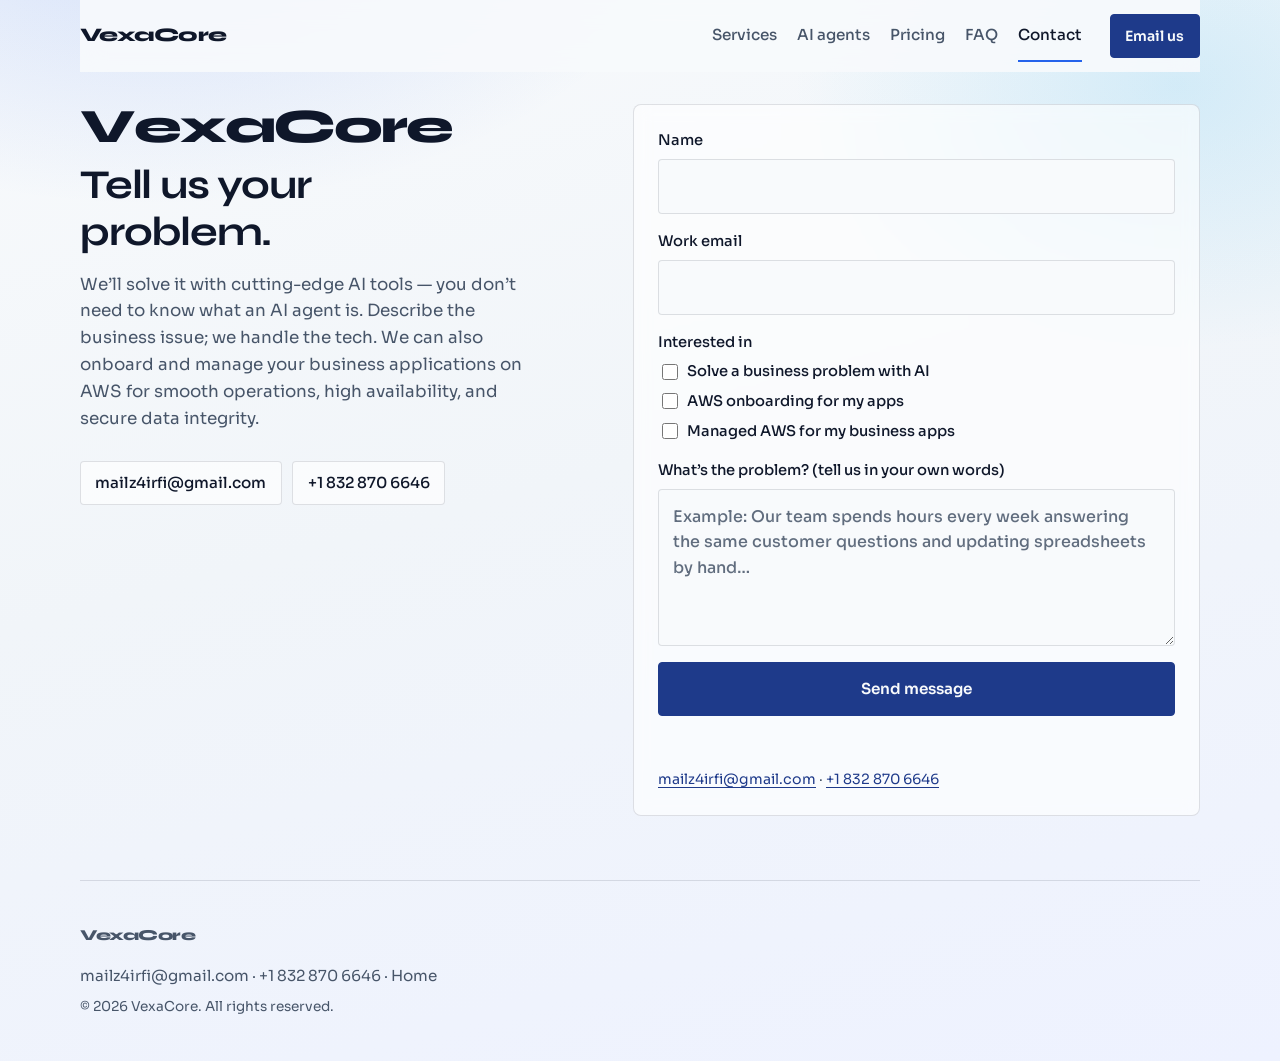
==== contact.html @ 7d9f4ae4 "Bust asset cache so GitHub Pages loads the latest blue theme. Co-authored-by: Cursor <cursoragent@cu" ====
<!DOCTYPE html>
<html lang="en">
  <head>
    <meta charset="UTF-8" />
    <meta
      name="viewport"
      content="width=device-width, initial-scale=1, viewport-fit=cover"
    />
    <meta name="color-scheme" content="light dark" />
    <meta
      name="theme-color"
      media="(prefers-color-scheme: light)"
      content="#f8fafc"
    />
    <meta
      name="theme-color"
      media="(prefers-color-scheme: dark)"
      content="#0f172a"
    />
    <meta name="apple-mobile-web-app-capable" content="yes" />
    <meta name="mobile-web-app-capable" content="yes" />
    <meta
      name="apple-mobile-web-app-status-bar-style"
      content="black-translucent"
    />
    <title>Contact — VexaCore</title>
    <meta
      name="description"
      content="Tell us your business problem — VexaCore solves it with cutting-edge AI tools. AWS onboarding and managed cloud available too."
    />
    <link rel="canonical" href="https://vexacore.ai/contact.html" />
    <meta property="og:type" content="website" />
    <meta property="og:url" content="https://vexacore.ai/contact.html" />
    <meta property="og:title" content="Contact — VexaCore" />
    <meta
      property="og:description"
      content="Contact VexaCore about AI agents, AWS onboarding, or managed AWS operations."
    />
    <meta property="og:site_name" content="VexaCore" />
    <meta name="twitter:card" content="summary" />
    <link rel="icon" href="favicon.svg?v=2" type="image/svg+xml" />
    <link rel="preconnect" href="https://fonts.googleapis.com" />
    <link rel="preconnect" href="https://fonts.gstatic.com" crossorigin />
    <link
      href="https://fonts.googleapis.com/css2?family=Sora:wght@400;500;600&family=Syne:wght@600;700;800&display=swap"
      rel="stylesheet"
    />
    <link rel="stylesheet" href="styles.css?v=2" />
  </head>
  <body>
    <div class="scroll-progress" id="scroll-progress" aria-hidden="true"></div>
    <header class="site-header">
      <a class="logo" href="index.html" aria-label="VexaCore home">VexaCore</a>
      <nav class="nav" id="site-nav" aria-label="Primary">
        <a href="index.html#services">Services</a>
        <a href="index.html#agents">AI agents</a>
        <a href="index.html#pricing">Pricing</a>
        <a href="index.html#faq">FAQ</a>
        <a href="contact.html" aria-current="page">Contact</a>
      </nav>
      <div class="header-actions">
        <button
          class="nav-toggle"
          type="button"
          aria-expanded="false"
          aria-controls="site-nav"
          aria-label="Open menu"
        >
          <span></span>
          <span></span>
          <span></span>
        </button>
        <a class="btn btn-small header-cta" href="mailto:mailz4irfi@gmail.com"
          >Email us</a
        >
      </div>
    </header>
    <div class="nav-backdrop" id="nav-backdrop" hidden></div>

    <main>
      <section class="contact-page">
        <div class="contact-intro">
          <p class="brand-mark">VexaCore</p>
          <h1>Tell us your problem.</h1>
          <p class="lede">
            We’ll solve it with cutting-edge AI tools — you don’t need to know
            what an AI agent is. Describe the business issue; we handle the tech.
            We can also onboard and manage your business applications on AWS for
            smooth operations, high availability, and secure data integrity.
          </p>
          <div class="contact-chips">
            <a class="contact-chip" href="mailto:mailz4irfi@gmail.com"
              >mailz4irfi@gmail.com</a
            >
            <a class="contact-chip" href="tel:+18328706646">+1 832 870 6646</a>
          </div>
        </div>

        <form class="contact-form" id="contact-form" novalidate>
          <input type="checkbox" name="botcheck" class="botcheck" tabindex="-1" autocomplete="off" />
          <label>
            Name
            <input type="text" name="name" autocomplete="name" required />
          </label>
          <label>
            Work email
            <input type="email" name="email" autocomplete="email" required />
          </label>
          <fieldset>
            <legend>Interested in</legend>
            <label class="check">
              <input
                type="checkbox"
                name="interest"
                value="Solve a business problem with AI"
              />
              Solve a business problem with AI
            </label>
            <label class="check">
              <input type="checkbox" name="interest" value="AWS onboarding for my apps" />
              AWS onboarding for my apps
            </label>
            <label class="check">
              <input
                type="checkbox"
                name="interest"
                value="Managed AWS for my business apps"
              />
              Managed AWS for my business apps
            </label>
          </fieldset>
          <label>
            What’s the problem? (tell us in your own words)
            <textarea
              name="message"
              rows="5"
              required
              placeholder="Example: Our team spends hours every week answering the same customer questions and updating spreadsheets by hand…"
            ></textarea>
          </label>
          <button class="btn" type="submit">Send message</button>
          <p class="form-status" id="form-status" role="status" aria-live="polite"></p>
          <p class="form-note">
            <a href="mailto:mailz4irfi@gmail.com">mailz4irfi@gmail.com</a>
            ·
            <a href="tel:+18328706646">+1 832 870 6646</a>
          </p>
        </form>
      </section>
    </main>

    <footer class="site-footer">
      <p class="logo">VexaCore</p>
      <p>
        <a href="mailto:mailz4irfi@gmail.com">mailz4irfi@gmail.com</a>
        ·
        <a href="tel:+18328706646">+1 832 870 6646</a>
        ·
        <a href="index.html">Home</a>
      </p>
      <p class="fine">&copy; <span id="year"></span> VexaCore. All rights reserved.</p>
    </footer>

    <script src="script.js?v=2"></script>
  </body>
</html>
---- styles.css ----
:root {
  --ink: #0f172a;
  --muted: #475569;
  --paper: #f1f5f9;
  --paper-deep: #e2e8f0;
  --surface: rgba(255, 255, 255, 0.62);
  --line: rgba(15, 23, 42, 0.12);
  --accent: #2563eb;
  --accent-deep: #1e3a8a;
  --warm: #0284c7;
  --glow-a: rgba(37, 99, 235, 0.18);
  --glow-b: rgba(14, 165, 233, 0.14);
  --header-bg: rgba(248, 250, 252, 0.9);
  --page-base: #f8fafc;
  --page-mid: #eef2ff;
  --btn-text: #f8fafc;
  --radius: 4px;
  --max: 1120px;
  --font-display: "Syne", sans-serif;
  --font-body: "Sora", sans-serif;
  --shadow-soft: 0 18px 50px rgba(15, 23, 42, 0.08);
  --safe-top: env(safe-area-inset-top, 0px);
  --safe-right: env(safe-area-inset-right, 0px);
  --safe-bottom: env(safe-area-inset-bottom, 0px);
  --safe-left: env(safe-area-inset-left, 0px);
  --header-offset: calc(4.25rem + var(--safe-top));
  color-scheme: light dark;
}

@media (prefers-color-scheme: dark) {
  :root {
    --ink: #e2e8f0;
    --muted: #94a3b8;
    --paper: #0f172a;
    --paper-deep: #1e293b;
    --surface: rgba(30, 41, 59, 0.78);
    --line: rgba(226, 232, 240, 0.12);
    --accent: #60a5fa;
    --accent-deep: #3b82f6;
    --warm: #38bdf8;
    --glow-a: rgba(59, 130, 246, 0.18);
    --glow-b: rgba(14, 165, 233, 0.12);
    --header-bg: rgba(15, 23, 42, 0.92);
    --page-base: #020617;
    --page-mid: #0f172a;
    --btn-text: #f8fafc;
    --shadow-soft: 0 18px 50px rgba(0, 0, 0, 0.35);
  }
}

*,
*::before,
*::after {
  box-sizing: border-box;
}

html {
  scroll-behavior: smooth;
  -webkit-text-size-adjust: 100%;
  text-size-adjust: 100%;
}

body {
  margin: 0;
  color: var(--ink);
  font-family: var(--font-body);
  font-size: 1.05rem;
  line-height: 1.6;
  background:
    radial-gradient(900px 520px at 12% -10%, var(--glow-a), transparent 60%),
    radial-gradient(700px 480px at 92% 8%, var(--glow-b), transparent 55%),
    linear-gradient(165deg, var(--page-base) 0%, var(--paper) 45%, var(--page-mid) 100%);
  min-height: 100vh;
  min-height: 100dvh;
  overflow-x: clip;
  padding-left: var(--safe-left);
  padding-right: var(--safe-right);
  padding-bottom: var(--safe-bottom);
  -webkit-tap-highlight-color: transparent;
}

img,
svg,
video,
canvas {
  max-width: 100%;
  display: block;
}

.scroll-progress {
  position: fixed;
  top: 0;
  left: 0;
  z-index: 40;
  width: 100%;
  height: 3px;
  padding-top: var(--safe-top);
  transform-origin: left center;
  transform: scaleX(0);
  background: linear-gradient(90deg, #1e3a8a, #2563eb, #38bdf8);
  background-clip: content-box;
  pointer-events: none;
}

body.nav-open {
  overflow: hidden;
}

a {
  color: var(--accent-deep);
  text-decoration-thickness: 1px;
  text-underline-offset: 0.18em;
}

a:hover {
  color: var(--warm);
}

.site-header {
  width: min(var(--max), calc(100% - 2.5rem));
  margin: 0 auto;
  padding: calc(0.85rem + var(--safe-top)) 0 0.85rem;
  display: flex;
  align-items: center;
  gap: 1rem;
  position: sticky;
  top: 0;
  z-index: 30;
  background: var(--header-bg);
  backdrop-filter: blur(12px);
  -webkit-backdrop-filter: blur(12px);
  border-bottom: 1px solid transparent;
}

.site-header.is-scrolled {
  border-bottom-color: var(--line);
}

.logo {
  font-family: var(--font-display);
  font-weight: 800;
  font-size: 1.2rem;
  letter-spacing: -0.03em;
  color: var(--ink);
  text-decoration: none;
  min-height: 44px;
  display: inline-flex;
  align-items: center;
}

.header-actions {
  display: flex;
  align-items: center;
  gap: 0.65rem;
  margin-left: 0.75rem;
}

.nav-toggle {
  display: none;
  width: 44px;
  height: 44px;
  padding: 0;
  border: 1px solid var(--line);
  border-radius: var(--radius);
  background: var(--surface);
  cursor: pointer;
  align-items: center;
  justify-content: center;
  flex-direction: column;
  gap: 5px;
}

.nav-toggle span {
  display: block;
  width: 18px;
  height: 2px;
  background: var(--ink);
  transition: transform 180ms ease, opacity 180ms ease;
}

.nav-toggle[aria-expanded="true"] span:nth-child(1) {
  transform: translateY(7px) rotate(45deg);
}

.nav-toggle[aria-expanded="true"] span:nth-child(2) {
  opacity: 0;
}

.nav-toggle[aria-expanded="true"] span:nth-child(3) {
  transform: translateY(-7px) rotate(-45deg);
}

.nav-backdrop {
  position: fixed;
  inset: 0;
  z-index: 25;
  background: rgba(15, 23, 42, 0.45);
  border: 0;
  padding: 0;
  margin: 0;
}

.nav-backdrop[hidden] {
  display: none;
}

.nav {
  display: flex;
  gap: 1.25rem;
  align-items: center;
  margin-left: auto;
}

.header-cta {
  min-height: 44px;
}

.nav a {
  position: relative;
  color: var(--muted);
  text-decoration: none;
  font-size: 0.95rem;
  font-weight: 500;
  min-height: 44px;
  display: inline-flex;
  align-items: center;
}

.nav a:hover,
.nav a[aria-current="page"],
.nav a.is-active {
  color: var(--ink);
}

.nav a::after {
  content: "";
  position: absolute;
  left: 0;
  bottom: -0.25rem;
  width: 100%;
  height: 2px;
  background: var(--accent);
  transform: scaleX(0);
  transform-origin: left;
  transition: transform 200ms ease;
}

.nav a:hover::after,
.nav a[aria-current="page"]::after,
.nav a.is-active::after {
  transform: scaleX(1);
}

.btn {
  display: inline-flex;
  align-items: center;
  justify-content: center;
  gap: 0.5rem;
  min-height: 44px;
  padding: 0.85rem 1.25rem;
  border-radius: var(--radius);
  border: 1px solid var(--accent-deep);
  background: var(--accent-deep);
  color: var(--btn-text);
  font: inherit;
  font-size: 0.95rem;
  font-weight: 600;
  text-decoration: none;
  cursor: pointer;
  transition: transform 180ms ease, background 180ms ease, color 180ms ease;
  touch-action: manipulation;
}

.btn:hover {
  background: var(--accent);
  border-color: var(--accent);
  color: #fff;
  transform: translateY(-1px);
}

.btn-magnetic {
  will-change: transform;
  transition: transform 120ms ease, background 180ms ease, color 180ms ease,
    border-color 180ms ease;
}

.btn-magnetic:hover {
  transform: none;
}

.btn-ghost {
  background: transparent;
  color: var(--ink);
  border-color: var(--line);
}

.btn-ghost:hover {
  background: var(--surface);
  color: var(--ink);
  border-color: var(--ink);
}

.btn-small {
  padding: 0.55rem 0.9rem;
  font-size: 0.88rem;
}

.hero {
  width: min(var(--max), calc(100% - 2.5rem));
  margin: 0 auto;
  min-height: calc(100vh - 5.5rem);
  display: grid;
  grid-template-columns: 1.05fr 0.95fr;
  gap: 2rem;
  align-items: center;
  padding: 1rem 0 3rem;
}

.hero-copy {
  position: relative;
  z-index: 1;
}

.split-text {
  display: flex;
  flex-wrap: wrap;
}

.split-char {
  display: inline-block;
  opacity: 0;
  transform: translateY(0.55em);
  animation: char-in 560ms cubic-bezier(0.2, 0.8, 0.2, 1) forwards;
}

@keyframes char-in {
  to {
    opacity: 1;
    transform: translateY(0);
  }
}

.hero-visual {
  position: relative;
  min-height: min(68vh, 560px);
  border-radius: 8px;
  overflow: hidden;
  background:
    linear-gradient(145deg, rgba(37, 99, 235, 0.24), transparent 45%),
    linear-gradient(320deg, rgba(14, 165, 233, 0.16), transparent 40%),
    linear-gradient(180deg, #1e293b 0%, #0f172a 100%);
  color: rgba(241, 245, 249, 0.45);
  box-shadow: var(--shadow-soft);
  animation: fade-in 900ms ease both;
  perspective: 800px;
}

.hero-canvas {
  position: absolute;
  inset: 0;
  width: 100%;
  height: 100%;
  z-index: 1;
}

.hero-spotlight {
  position: absolute;
  inset: 0;
  z-index: 2;
  opacity: 0;
  transition: opacity 220ms ease;
  background: radial-gradient(
    320px circle at var(--x, 50%) var(--y, 50%),
    rgba(96, 165, 250, 0.28),
    transparent 55%
  );
  pointer-events: none;
}

.hero-spotlight.is-active {
  opacity: 1;
}

.hero-grain {
  position: absolute;
  inset: 0;
  z-index: 3;
  opacity: 0.18;
  background-image: radial-gradient(rgba(241, 245, 249, 0.35) 0.6px, transparent 0.6px);
  background-size: 3px 3px;
  pointer-events: none;
}

.mesh {
  position: absolute;
  inset: 8% 4% auto;
  width: 92%;
  height: auto;
  opacity: 0.85;
  z-index: 4;
  pointer-events: none;
}

.orbit {
  position: absolute;
  inset: 18% 16%;
  z-index: 5;
  border: 1px solid rgba(241, 245, 249, 0.18);
  border-radius: 50%;
  animation: spin 28s linear infinite;
  transform-style: preserve-3d;
  transition: transform 180ms ease-out;
}

.brand-mark {
  margin: 0 0 0.75rem;
  font-family: var(--font-display);
  font-weight: 800;
  font-size: clamp(2.4rem, 6vw, 4rem);
  letter-spacing: -0.045em;
  line-height: 0.95;
  color: var(--ink);
}

.hero h1,
.contact-intro h1 {
  margin: 0 0 1rem;
  font-family: var(--font-display);
  font-weight: 700;
  font-size: clamp(1.7rem, 3.4vw, 2.55rem);
  letter-spacing: -0.03em;
  line-height: 1.15;
  max-width: 16ch;
}

.lede {
  margin: 0 0 1.75rem;
  color: var(--muted);
  max-width: 38ch;
  font-size: 1.05rem;
}

.cta-row {
  display: flex;
  flex-wrap: wrap;
  gap: 0.75rem;
}

.orbit::before,
.orbit::after {
  content: "";
  position: absolute;
  inset: 14%;
  border: 1px solid rgba(241, 245, 249, 0.12);
  border-radius: 50%;
}

.orbit::after {
  inset: 28%;
}

.core {
  position: absolute;
  top: 50%;
  left: 50%;
  width: 4.5rem;
  height: 4.5rem;
  margin: -2.25rem 0 0 -2.25rem;
  border-radius: 50%;
  background:
    radial-gradient(circle at 35% 30%, #93c5fd, #2563eb 55%, #1e3a8a 100%);
  animation: pulse 3.2s ease-in-out infinite;
}

.node {
  position: absolute;
  width: 0.85rem;
  height: 0.85rem;
  border-radius: 50%;
  background: #7dd3fc;
}

.node-a {
  top: 8%;
  left: 48%;
}

.node-b {
  bottom: 22%;
  right: 10%;
  background: #93c5fd;
}

.node-c {
  bottom: 18%;
  left: 18%;
}

.section {
  width: min(var(--max), calc(100% - 2.5rem));
  margin: 0 auto;
  padding: 4.5rem 0;
  scroll-margin-top: calc(5.5rem + var(--safe-top));
}

.section-alt {
  border-top: 1px solid var(--line);
  border-bottom: 1px solid var(--line);
}

.section-head {
  max-width: 36rem;
  margin-bottom: 2.5rem;
}

.section-head h2,
.cta-band h2 {
  margin: 0 0 0.65rem;
  font-family: var(--font-display);
  font-size: clamp(1.8rem, 3vw, 2.4rem);
  letter-spacing: -0.03em;
  line-height: 1.15;
}

.section-head p,
.cta-band p {
  margin: 0;
  color: var(--muted);
}

.service-list {
  display: grid;
  gap: 0;
}

.service {
  display: grid;
  grid-template-columns: 4.5rem 1fr;
  gap: 1.25rem;
  padding: 1.75rem 0;
  border-top: 1px solid var(--line);
}

.service:last-child {
  border-bottom: 1px solid var(--line);
}

.service-index {
  margin: 0.2rem 0 0;
  font-family: var(--font-display);
  font-weight: 700;
  font-size: 1.1rem;
  color: var(--accent);
}

.service h3 {
  margin: 0 0 0.4rem;
  font-family: var(--font-display);
  font-size: 1.35rem;
  letter-spacing: -0.02em;
}

.service p {
  margin: 0;
  color: var(--muted);
  max-width: 54ch;
}

.service-points {
  margin: 0.9rem 0 0;
  padding: 0;
  list-style: none;
  display: grid;
  gap: 0.35rem;
  max-width: 48ch;
}

.service-points li {
  position: relative;
  padding-left: 1rem;
  color: var(--muted);
  font-size: 0.95rem;
}

.service-points li::before {
  content: "";
  position: absolute;
  left: 0;
  top: 0.55em;
  width: 0.4rem;
  height: 0.4rem;
  border-radius: 1px;
  background: var(--accent);
}

.audience {
  display: grid;
  grid-template-columns: 1fr 1fr;
  gap: 2rem;
  max-width: 52rem;
}

.audience p {
  margin: 0;
  color: var(--muted);
}

.audience strong {
  display: block;
  margin-bottom: 0.4rem;
  font-family: var(--font-display);
  font-size: 1.1rem;
  color: var(--ink);
  letter-spacing: -0.02em;
}

.pricing-list {
  display: grid;
  gap: 0;
}

.price-row {
  display: grid;
  grid-template-columns: 1fr auto;
  gap: 1.5rem;
  align-items: center;
  padding: 1.5rem 0;
  border-top: 1px solid var(--line);
}

.price-row:last-of-type {
  border-bottom: 1px solid var(--line);
}

.price-row h3 {
  margin: 0 0 0.3rem;
  font-family: var(--font-display);
  font-size: 1.25rem;
  letter-spacing: -0.02em;
}

.price-row p {
  margin: 0;
  color: var(--muted);
  max-width: 42ch;
}

.price {
  margin: 0;
  font-family: var(--font-display);
  font-weight: 700;
  font-size: clamp(1.4rem, 2.5vw, 1.85rem);
  letter-spacing: -0.03em;
  white-space: nowrap;
  color: var(--ink);
}

.price span {
  font-family: var(--font-body);
  font-size: 0.85rem;
  font-weight: 500;
  color: var(--muted);
  letter-spacing: 0;
}

.pricing-note {
  margin: 1.5rem 0 0;
  color: var(--muted);
}

.faq-list {
  display: grid;
  gap: 0;
  max-width: 44rem;
}

.faq-item {
  border-top: 1px solid var(--line);
  padding: 0.35rem 0;
}

.faq-item:last-child {
  border-bottom: 1px solid var(--line);
}

.faq-item summary {
  cursor: pointer;
  list-style: none;
  padding: 1rem 1.75rem 1rem 0;
  font-family: var(--font-display);
  font-size: 1.08rem;
  font-weight: 700;
  letter-spacing: -0.02em;
  position: relative;
}

.faq-item summary::-webkit-details-marker {
  display: none;
}

.faq-item summary::after {
  content: "+";
  position: absolute;
  right: 0;
  top: 50%;
  transform: translateY(-50%);
  color: var(--accent);
  font-weight: 700;
  font-size: 1.25rem;
}

.faq-item[open] summary::after {
  content: "–";
}

.faq-item p {
  margin: 0 0 1rem;
  color: var(--muted);
  max-width: 48ch;
}

.contact-direct {
  margin: 0;
  line-height: 1.8;
}

.contact-chips {
  display: flex;
  flex-wrap: wrap;
  gap: 0.65rem;
}

.contact-chip {
  display: inline-flex;
  align-items: center;
  min-height: 44px;
  padding: 0.55rem 0.9rem;
  border: 1px solid var(--line);
  border-radius: var(--radius);
  background: var(--surface);
  color: var(--ink);
  text-decoration: none;
  font-size: 0.95rem;
  font-weight: 500;
  touch-action: manipulation;
}

.contact-chip:hover {
  border-color: var(--accent);
  color: var(--accent-deep);
}

.reveal {
  opacity: 0;
  transform: translateY(16px);
  transition: opacity 550ms ease, transform 550ms ease;
}

.reveal.is-visible {
  opacity: 1;
  transform: translateY(0);
}

.steps {
  list-style: none;
  margin: 0;
  padding: 0;
  display: grid;
  grid-template-columns: repeat(3, 1fr);
  gap: 1.5rem;
}

.steps li {
  display: flex;
  flex-direction: column;
  gap: 0.45rem;
  padding-top: 1rem;
  border-top: 3px solid var(--accent);
}

.steps strong {
  font-family: var(--font-display);
  font-size: 1.2rem;
  letter-spacing: -0.02em;
}

.steps span {
  color: var(--muted);
}

.cta-band {
  text-align: center;
  padding-bottom: 5rem;
}

.cta-band h2 {
  max-width: none;
}

.cta-band p {
  margin: 0 auto 1.5rem;
  max-width: 36ch;
}

.cta-band .btn {
  margin-top: 0.25rem;
}

.site-footer {
  width: min(var(--max), calc(100% - 2.5rem));
  margin: 0 auto;
  padding: 2rem 0 2.75rem;
  border-top: 1px solid var(--line);
  display: grid;
  gap: 0.45rem;
}

.site-footer .logo {
  margin: 0;
}

.site-footer p {
  margin: 0;
  color: var(--muted);
  font-size: 0.95rem;
}

.site-footer a {
  color: inherit;
  text-decoration: none;
}

.site-footer a:hover {
  color: var(--accent-deep);
}

.fine {
  font-size: 0.85rem !important;
}

.contact-page {
  width: min(var(--max), calc(100% - 2.5rem));
  margin: 0 auto;
  padding: 2rem 0 4rem;
  display: grid;
  grid-template-columns: 0.95fr 1.05fr;
  gap: 2.5rem;
  align-items: start;
  min-height: calc(100vh - 10rem);
}

.contact-intro {
  animation: rise 700ms ease both;
}

.contact-intro .brand-mark {
  font-size: clamp(2rem, 5vw, 3rem);
}

.contact-intro h1 {
  max-width: 14ch;
}

.contact-form {
  display: grid;
  gap: 1rem;
  padding: 1.5rem;
  background: var(--surface);
  border: 1px solid var(--line);
  border-radius: 8px;
  backdrop-filter: blur(8px);
  animation: fade-in 800ms ease both;
  position: relative;
}

.contact-form label,
.contact-form fieldset {
  display: grid;
  gap: 0.4rem;
  margin: 0;
  padding: 0;
  border: 0;
  font-size: 0.92rem;
  font-weight: 500;
  color: var(--ink);
}

.contact-form legend {
  margin-bottom: 0.35rem;
  padding: 0;
}

.contact-form input[type="text"],
.contact-form input[type="email"],
.contact-form textarea {
  width: 100%;
  padding: 0.85rem 0.9rem;
  border: 1px solid var(--line);
  border-radius: var(--radius);
  background: var(--page-base);
  color: var(--ink);
  font: inherit;
  font-size: 16px;
  max-width: 100%;
}

.contact-form textarea::placeholder {
  color: var(--muted);
  opacity: 0.85;
}

.contact-form input:focus,
.contact-form textarea:focus {
  outline: 2px solid rgba(37, 99, 235, 0.35);
  outline-offset: 1px;
  border-color: var(--accent);
}

.check {
  display: flex !important;
  align-items: center;
  gap: 0.55rem;
  font-weight: 400;
  color: var(--muted);
}

.check input {
  width: 1rem;
  height: 1rem;
  accent-color: var(--accent-deep);
}

.form-note {
  margin: 0;
  color: var(--muted);
  font-size: 0.88rem;
  font-weight: 400;
}

.form-status {
  margin: 0;
  min-height: 1.4em;
  font-size: 0.92rem;
  font-weight: 500;
  color: var(--muted);
}

.form-status--success {
  color: var(--accent-deep);
}

.form-status--error {
  color: #9a3412;
}

.botcheck {
  position: absolute;
  left: -9999px;
  opacity: 0;
  height: 0;
  width: 0;
  pointer-events: none;
}

.contact-form .btn:disabled {
  opacity: 0.7;
  cursor: wait;
  transform: none;
}

.contact-form label.is-focused {
  color: var(--accent-deep);
}

.contact-form.is-shake {
  animation: shake 420ms ease;
}

.contact-form.is-success-pop {
  animation: success-pop 650ms ease;
}

@keyframes shake {
  0%,
  100% {
    transform: translateX(0);
  }
  20% {
    transform: translateX(-6px);
  }
  40% {
    transform: translateX(6px);
  }
  60% {
    transform: translateX(-4px);
  }
  80% {
    transform: translateX(4px);
  }
}

@keyframes success-pop {
  0% {
    transform: scale(1);
  }
  40% {
    transform: scale(1.015);
  }
  100% {
    transform: scale(1);
  }
}

@keyframes rise {
  from {
    opacity: 0;
    transform: translateY(18px);
  }
  to {
    opacity: 1;
    transform: translateY(0);
  }
}

@keyframes fade-in {
  from {
    opacity: 0;
  }
  to {
    opacity: 1;
  }
}

@keyframes spin {
  to {
    transform: rotate(360deg);
  }
}

@keyframes pulse {
  0%,
  100% {
    transform: scale(1);
    box-shadow: 0 0 0 0 rgba(147, 197, 253, 0.35);
  }
  50% {
    transform: scale(1.04);
    box-shadow: 0 0 0 18px rgba(147, 197, 253, 0);
  }
}

@media (max-width: 860px) {
  .site-header {
    width: 100%;
    max-width: none;
    padding-left: max(1rem, var(--safe-left));
    padding-right: max(1rem, var(--safe-right));
    flex-wrap: nowrap;
  }

  .nav-toggle {
    display: inline-flex;
  }

  .header-actions {
    margin-left: auto;
  }

  .nav {
    margin-left: 0;
  }

  .header-cta {
    display: none;
  }

  .nav {
    position: fixed;
    top: var(--header-offset);
    right: max(1rem, var(--safe-right));
    left: auto;
    width: min(18rem, calc(100vw - 2rem - var(--safe-left) - var(--safe-right)));
    margin: 0;
    padding: 0.75rem;
    flex-direction: column;
    align-items: stretch;
    gap: 0.15rem;
    background: var(--header-bg);
    border: 1px solid var(--line);
    border-radius: 8px;
    box-shadow: var(--shadow-soft);
    backdrop-filter: blur(14px);
    -webkit-backdrop-filter: blur(14px);
    z-index: 35;
    transform: translateY(-8px);
    opacity: 0;
    visibility: hidden;
    pointer-events: none;
    transition: opacity 180ms ease, transform 180ms ease, visibility 180ms ease;
  }

  .nav.is-open {
    opacity: 1;
    visibility: visible;
    pointer-events: auto;
    transform: translateY(0);
  }

  .nav a {
    width: 100%;
    padding: 0.7rem 0.85rem;
    border-radius: var(--radius);
  }

  .nav a::after {
    display: none;
  }

  .nav a:hover,
  .nav a[aria-current="page"],
  .nav a.is-active {
    background: var(--surface);
  }

  .hero,
  .contact-page,
  .section,
  .site-footer {
    width: min(var(--max), calc(100% - 2rem));
  }

  .hero,
  .contact-page {
    grid-template-columns: 1fr;
    min-height: auto;
  }

  .hero {
    padding-top: 1rem;
    gap: 1.25rem;
  }

  .hero h1,
  .contact-intro h1 {
    max-width: 18ch;
  }

  .hero-visual {
    min-height: min(52vw, 280px);
    order: -1;
  }

  .cta-row {
    flex-direction: column;
  }

  .cta-row .btn {
    width: 100%;
  }

  .steps {
    grid-template-columns: 1fr;
  }

  .audience,
  .price-row {
    grid-template-columns: 1fr;
  }

  .price {
    justify-self: start;
    white-space: normal;
  }

  .service {
    grid-template-columns: 3rem 1fr;
    gap: 0.85rem;
  }

  .check {
    min-height: 44px;
  }

  .contact-form {
    padding: 1.15rem;
  }

  .faq-item summary {
    padding-right: 2rem;
    min-height: 48px;
    display: flex;
    align-items: center;
  }
}

@media (max-width: 480px) {
  body {
    font-size: 1rem;
  }

  .brand-mark {
    font-size: clamp(2rem, 11vw, 2.6rem);
  }

  .hero-visual {
    min-height: 220px;
  }

  .header-actions .header-cta {
    display: none;
  }
}

@media (orientation: landscape) and (max-height: 500px) {
  .hero {
    min-height: auto;
  }

  .hero-visual {
    min-height: 200px;
  }
}

@media (hover: none) and (pointer: coarse) {
  .btn:hover {
    transform: none;
  }

  .hero-spotlight {
    display: none;
  }
}

@media (prefers-reduced-motion: reduce) {
  html {
    scroll-behavior: auto;
  }

  *,
  *::before,
  *::after {
    animation: none !important;
    transition: none !important;
  }

  .reveal,
  .split-char {
    opacity: 1;
    transform: none;
  }

  .scroll-progress {
    display: none;
  }
}
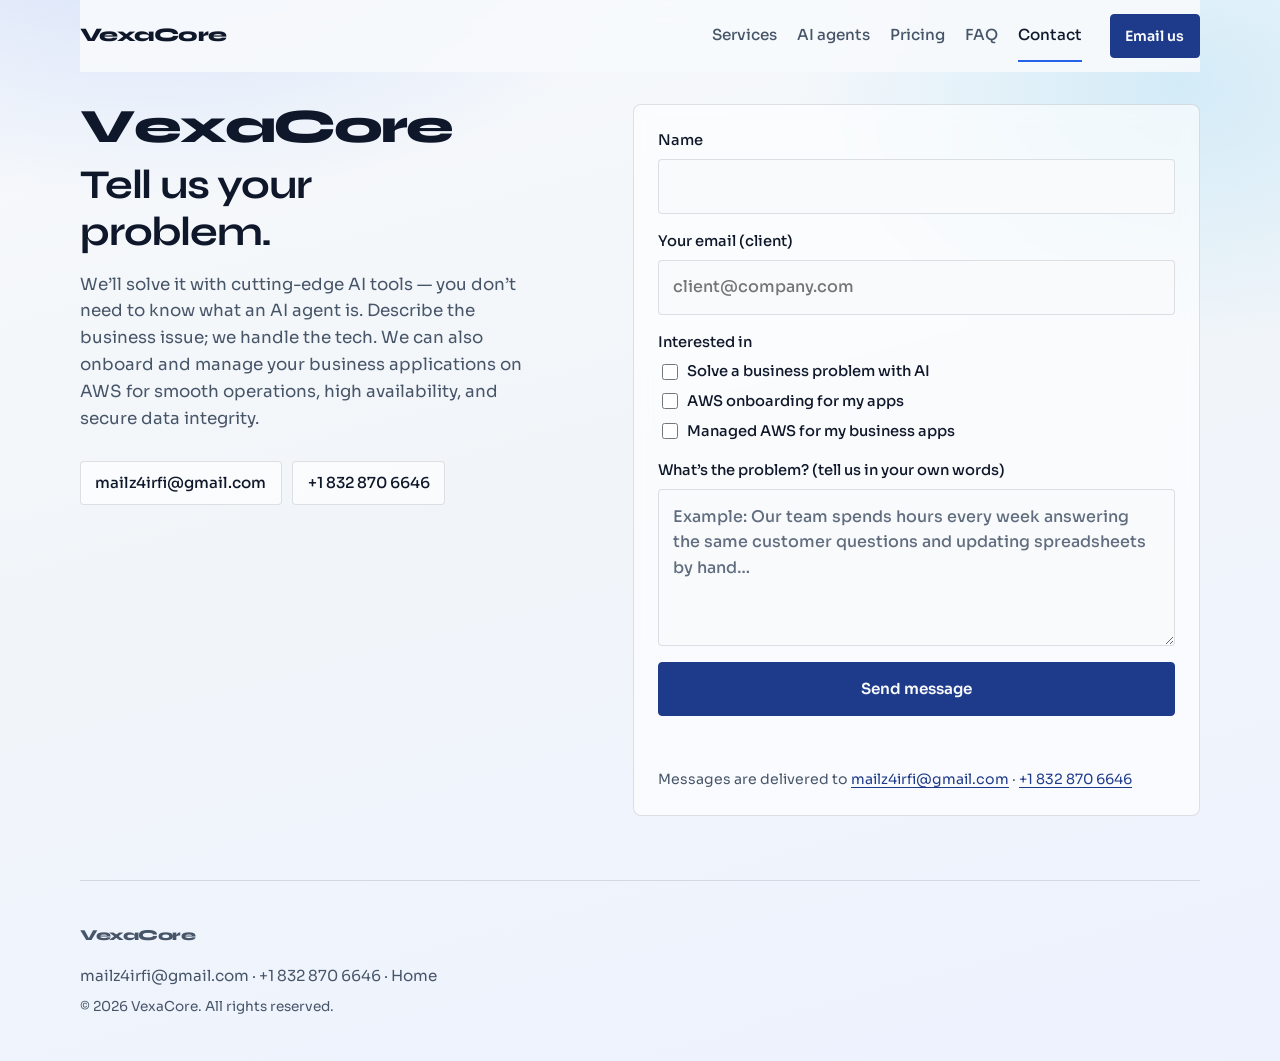
==== commit 75841e42: "Point contact form to mailz4irfi via new Web3Forms key. Clarify the client email field label so visi" ====
--- a/contact.html
+++ b/contact.html
@@ -45,7 +45,7 @@
       href="https://fonts.googleapis.com/css2?family=Sora:wght@400;500;600&family=Syne:wght@600;700;800&display=swap"
       rel="stylesheet"
     />
-    <link rel="stylesheet" href="styles.css?v=2" />
+    <link rel="stylesheet" href="styles.css?v=3" />
   </head>
   <body>
     <div class="scroll-progress" id="scroll-progress" aria-hidden="true"></div>
@@ -103,8 +103,14 @@
             <input type="text" name="name" autocomplete="name" required />
           </label>
           <label>
-            Work email
-            <input type="email" name="email" autocomplete="email" required />
+            Your email (client)
+            <input
+              type="email"
+              name="email"
+              autocomplete="email"
+              required
+              placeholder="client@company.com"
+            />
           </label>
           <fieldset>
             <legend>Interested in</legend>
@@ -141,6 +147,7 @@
           <button class="btn" type="submit">Send message</button>
           <p class="form-status" id="form-status" role="status" aria-live="polite"></p>
           <p class="form-note">
+            Messages are delivered to
             <a href="mailto:mailz4irfi@gmail.com">mailz4irfi@gmail.com</a>
             ·
             <a href="tel:+18328706646">+1 832 870 6646</a>
@@ -161,6 +168,6 @@
       <p class="fine">&copy; <span id="year"></span> VexaCore. All rights reserved.</p>
     </footer>
 
-    <script src="script.js?v=2"></script>
+    <script src="script.js?v=3"></script>
   </body>
 </html>
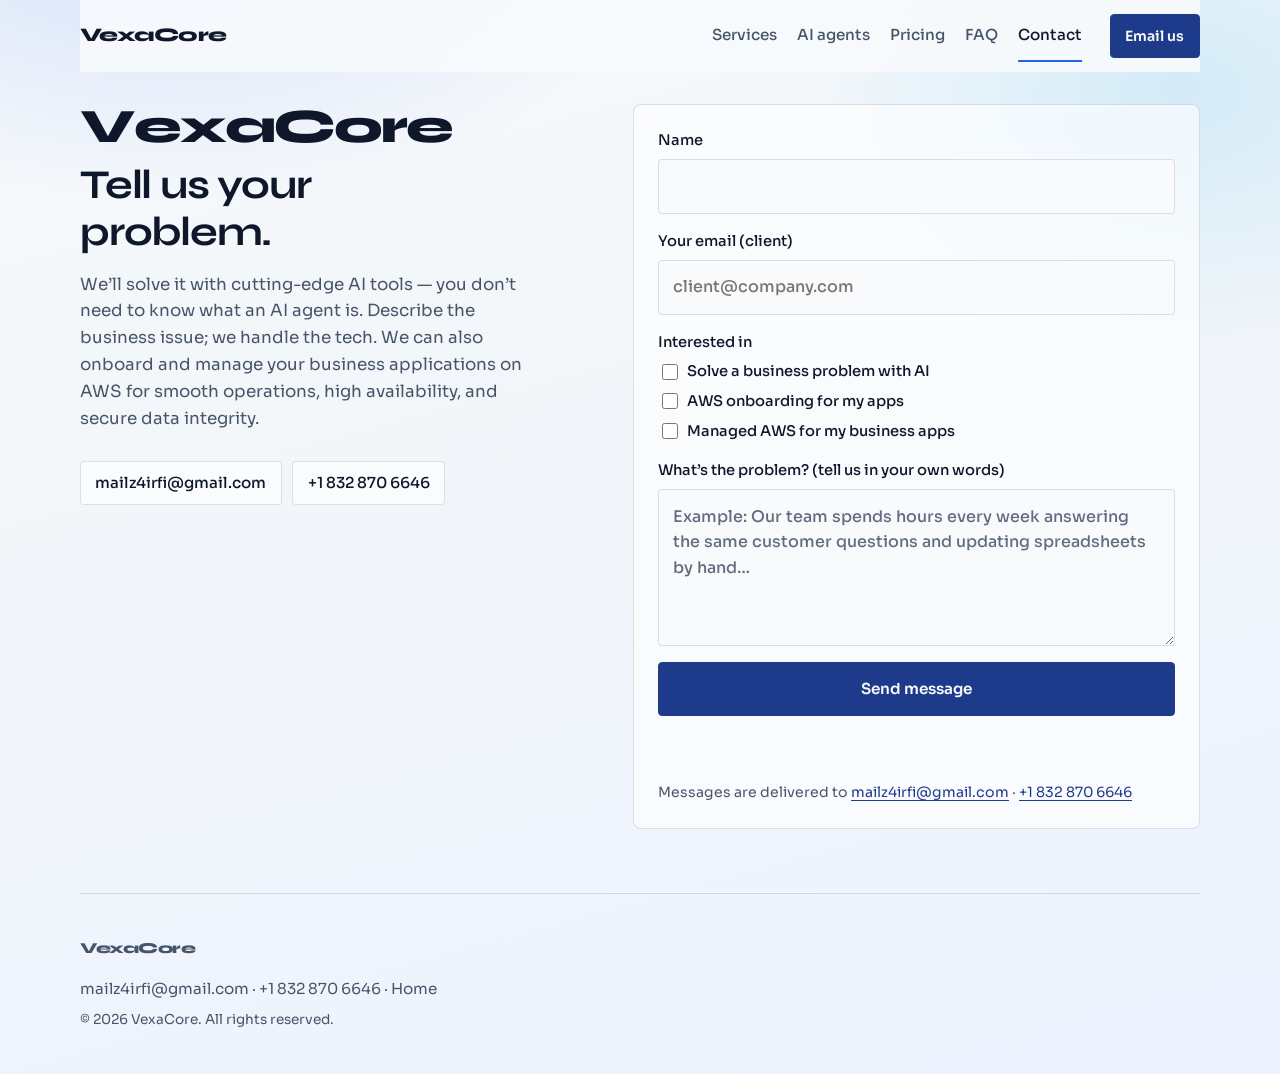
==== commit e495301d: "Validate client email format and show a clear field error. Co-authored-by: Cursor <cursoragent@curso" ====
--- a/contact.html
+++ b/contact.html
@@ -45,7 +45,7 @@
       href="https://fonts.googleapis.com/css2?family=Sora:wght@400;500;600&family=Syne:wght@600;700;800&display=swap"
       rel="stylesheet"
     />
-    <link rel="stylesheet" href="styles.css?v=3" />
+    <link rel="stylesheet" href="styles.css?v=5" />
   </head>
   <body>
     <div class="scroll-progress" id="scroll-progress" aria-hidden="true"></div>
@@ -97,61 +97,78 @@
         </div>
 
         <form class="contact-form" id="contact-form" novalidate>
-          <input type="checkbox" name="botcheck" class="botcheck" tabindex="-1" autocomplete="off" />
-          <label>
-            Name
-            <input type="text" name="name" autocomplete="name" required />
-          </label>
-          <label>
-            Your email (client)
-            <input
-              type="email"
-              name="email"
-              autocomplete="email"
-              required
-              placeholder="client@company.com"
-            />
-          </label>
-          <fieldset>
-            <legend>Interested in</legend>
-            <label class="check">
+          <div class="form-fields" id="form-fields">
+            <input type="checkbox" name="botcheck" class="botcheck" tabindex="-1" autocomplete="off" />
+            <label>
+              Name
+              <input type="text" name="name" autocomplete="name" required />
+            </label>
+            <label>
+              Your email (client)
               <input
-                type="checkbox"
-                name="interest"
-                value="Solve a business problem with AI"
+                type="email"
+                name="email"
+                id="client-email"
+                autocomplete="email"
+                required
+                placeholder="client@company.com"
+                inputmode="email"
+                spellcheck="false"
               />
-              Solve a business problem with AI
+              <span class="field-error" id="email-error" hidden></span>
             </label>
-            <label class="check">
-              <input type="checkbox" name="interest" value="AWS onboarding for my apps" />
-              AWS onboarding for my apps
+            <fieldset>
+              <legend>Interested in</legend>
+              <label class="check">
+                <input
+                  type="checkbox"
+                  name="interest"
+                  value="Solve a business problem with AI"
+                />
+                Solve a business problem with AI
+              </label>
+              <label class="check">
+                <input type="checkbox" name="interest" value="AWS onboarding for my apps" />
+                AWS onboarding for my apps
+              </label>
+              <label class="check">
+                <input
+                  type="checkbox"
+                  name="interest"
+                  value="Managed AWS for my business apps"
+                />
+                Managed AWS for my business apps
+              </label>
+            </fieldset>
+            <label>
+              What’s the problem? (tell us in your own words)
+              <textarea
+                name="message"
+                rows="5"
+                required
+                placeholder="Example: Our team spends hours every week answering the same customer questions and updating spreadsheets by hand…"
+              ></textarea>
             </label>
-            <label class="check">
-              <input
-                type="checkbox"
-                name="interest"
-                value="Managed AWS for my business apps"
-              />
-              Managed AWS for my business apps
-            </label>
-          </fieldset>
-          <label>
-            What’s the problem? (tell us in your own words)
-            <textarea
-              name="message"
-              rows="5"
-              required
-              placeholder="Example: Our team spends hours every week answering the same customer questions and updating spreadsheets by hand…"
-            ></textarea>
-          </label>
-          <button class="btn" type="submit">Send message</button>
-          <p class="form-status" id="form-status" role="status" aria-live="polite"></p>
-          <p class="form-note">
-            Messages are delivered to
-            <a href="mailto:mailz4irfi@gmail.com">mailz4irfi@gmail.com</a>
-            ·
-            <a href="tel:+18328706646">+1 832 870 6646</a>
-          </p>
+            <button class="btn" type="submit">Send message</button>
+            <p class="form-status" id="form-status" role="status" aria-live="polite"></p>
+            <p class="form-note">
+              Messages are delivered to
+              <a href="mailto:mailz4irfi@gmail.com">mailz4irfi@gmail.com</a>
+              ·
+              <a href="tel:+18328706646">+1 832 870 6646</a>
+            </p>
+          </div>
+
+          <div class="form-success" id="form-success" hidden>
+            <p class="form-success-title">Message sent</p>
+            <p class="form-success-text">
+              Thanks — we got your message and will get back to you soon at the
+              email you provided.
+            </p>
+            <button class="btn" type="button" id="send-another">
+              Send another message
+            </button>
+          </div>
         </form>
       </section>
     </main>
@@ -168,6 +185,6 @@
       <p class="fine">&copy; <span id="year"></span> VexaCore. All rights reserved.</p>
     </footer>
 
-    <script src="script.js?v=3"></script>
+    <script src="script.js?v=5"></script>
   </body>
 </html>
--- a/styles.css
+++ b/styles.css
@@ -937,12 +937,57 @@
   font-weight: 400;
 }
 
-.form-status {
+.form-fields {
+  display: grid;
+  gap: 1rem;
+}
+
+.form-success {
+  display: grid;
+  gap: 0.85rem;
+  padding: 1.25rem 0.25rem;
+  text-align: center;
+}
+
+.form-success[hidden] {
+  display: none;
+}
+
+.form-success-title {
   margin: 0;
-  min-height: 1.4em;
-  font-size: 0.92rem;
+  font-family: var(--font-display);
+  font-size: 1.6rem;
+  font-weight: 800;
+  letter-spacing: -0.03em;
+  color: var(--accent-deep);
+}
+
+.form-success-text {
+  margin: 0 auto 0.5rem;
+  max-width: 28ch;
+  color: var(--muted);
+}
+
+.contact-form.is-sent {
+  border-color: rgba(37, 99, 235, 0.35);
+}
+
+.field-error {
+  display: block;
+  margin-top: 0.25rem;
+  font-size: 0.85rem;
   font-weight: 500;
-  color: var(--muted);
+  color: #9a3412;
+}
+
+.field-error[hidden] {
+  display: none;
+}
+
+.contact-form input.is-invalid,
+.contact-form textarea.is-invalid {
+  border-color: #c2410c;
+  background: rgba(154, 52, 18, 0.04);
 }
 
 .form-status--success {
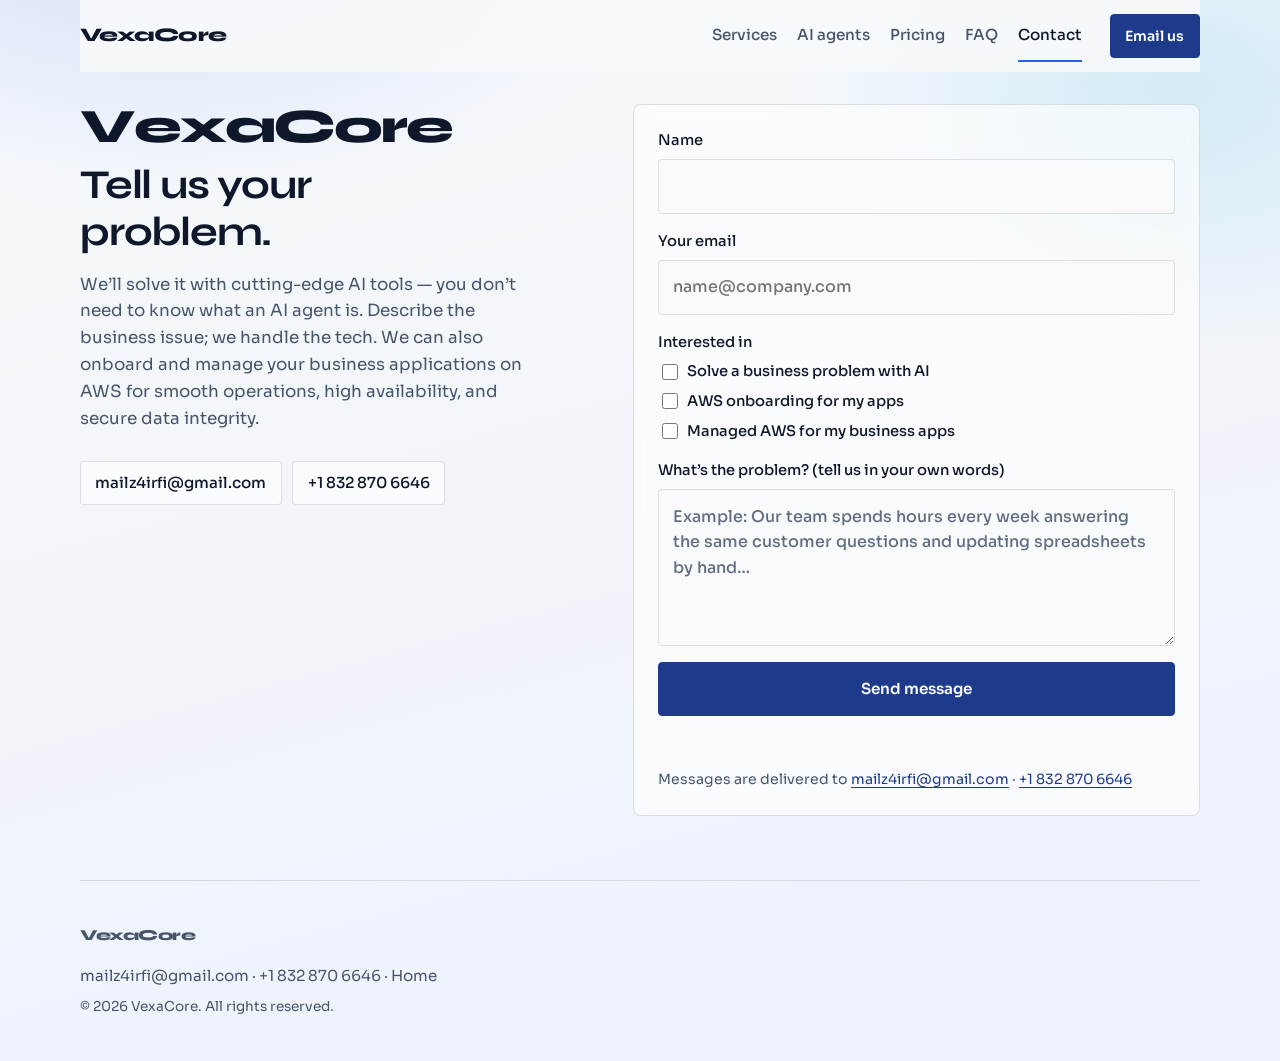
==== commit dd9d5043: "Rename contact email label to Your email. Co-authored-by: Cursor <cursoragent@cursor.com>" ====
--- a/contact.html
+++ b/contact.html
@@ -45,7 +45,7 @@
       href="https://fonts.googleapis.com/css2?family=Sora:wght@400;500;600&family=Syne:wght@600;700;800&display=swap"
       rel="stylesheet"
     />
-    <link rel="stylesheet" href="styles.css?v=5" />
+    <link rel="stylesheet" href="styles.css?v=6" />
   </head>
   <body>
     <div class="scroll-progress" id="scroll-progress" aria-hidden="true"></div>
@@ -104,14 +104,14 @@
               <input type="text" name="name" autocomplete="name" required />
             </label>
             <label>
-              Your email (client)
+              Your email
               <input
                 type="email"
                 name="email"
                 id="client-email"
                 autocomplete="email"
                 required
-                placeholder="client@company.com"
+                placeholder="name@company.com"
                 inputmode="email"
                 spellcheck="false"
               />
@@ -185,6 +185,6 @@
       <p class="fine">&copy; <span id="year"></span> VexaCore. All rights reserved.</p>
     </footer>
 
-    <script src="script.js?v=5"></script>
+    <script src="script.js?v=6"></script>
   </body>
 </html>
--- a/styles.css
+++ b/styles.css
@@ -990,6 +990,14 @@
   background: rgba(154, 52, 18, 0.04);
 }
 
+.form-status {
+  margin: 0;
+  min-height: 1.4em;
+  font-size: 0.92rem;
+  font-weight: 500;
+  color: var(--muted);
+}
+
 .form-status--success {
   color: var(--accent-deep);
 }
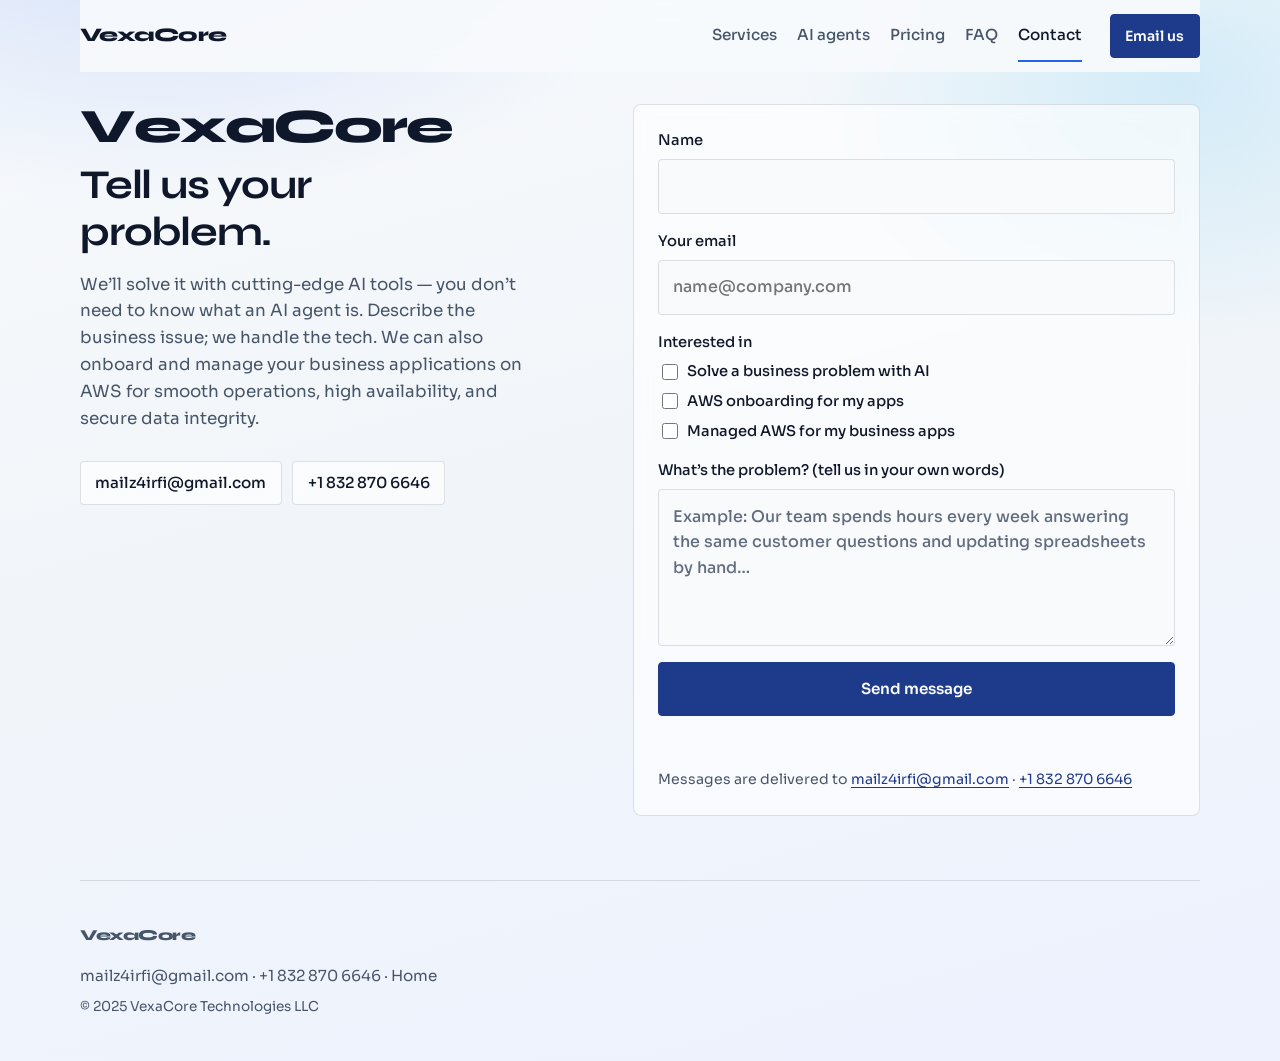
==== commit 3e7f4b31: "Update footer copyright to VexaCore Technologies LLC 2025. Co-authored-by: Cursor <cursoragent@curso" ====
--- a/contact.html
+++ b/contact.html
@@ -182,9 +182,9 @@
         ·
         <a href="index.html">Home</a>
       </p>
-      <p class="fine">&copy; <span id="year"></span> VexaCore. All rights reserved.</p>
+      <p class="fine">&copy; 2025 VexaCore Technologies LLC</p>
     </footer>
 
-    <script src="script.js?v=6"></script>
+    <script src="script.js?v=7"></script>
   </body>
 </html>
--- a/styles.css
+++ b/styles.css
@@ -713,10 +713,12 @@
   content: "–";
 }
 
-.faq-item p {
-  margin: 0 0 1rem;
-  color: var(--muted);
-  max-width: 48ch;
+.faq-item .service-points {
+  margin: 0.75rem 0 1rem;
+}
+
+.faq-item p + .service-points {
+  margin-top: 0.65rem;
 }
 
 .contact-direct {
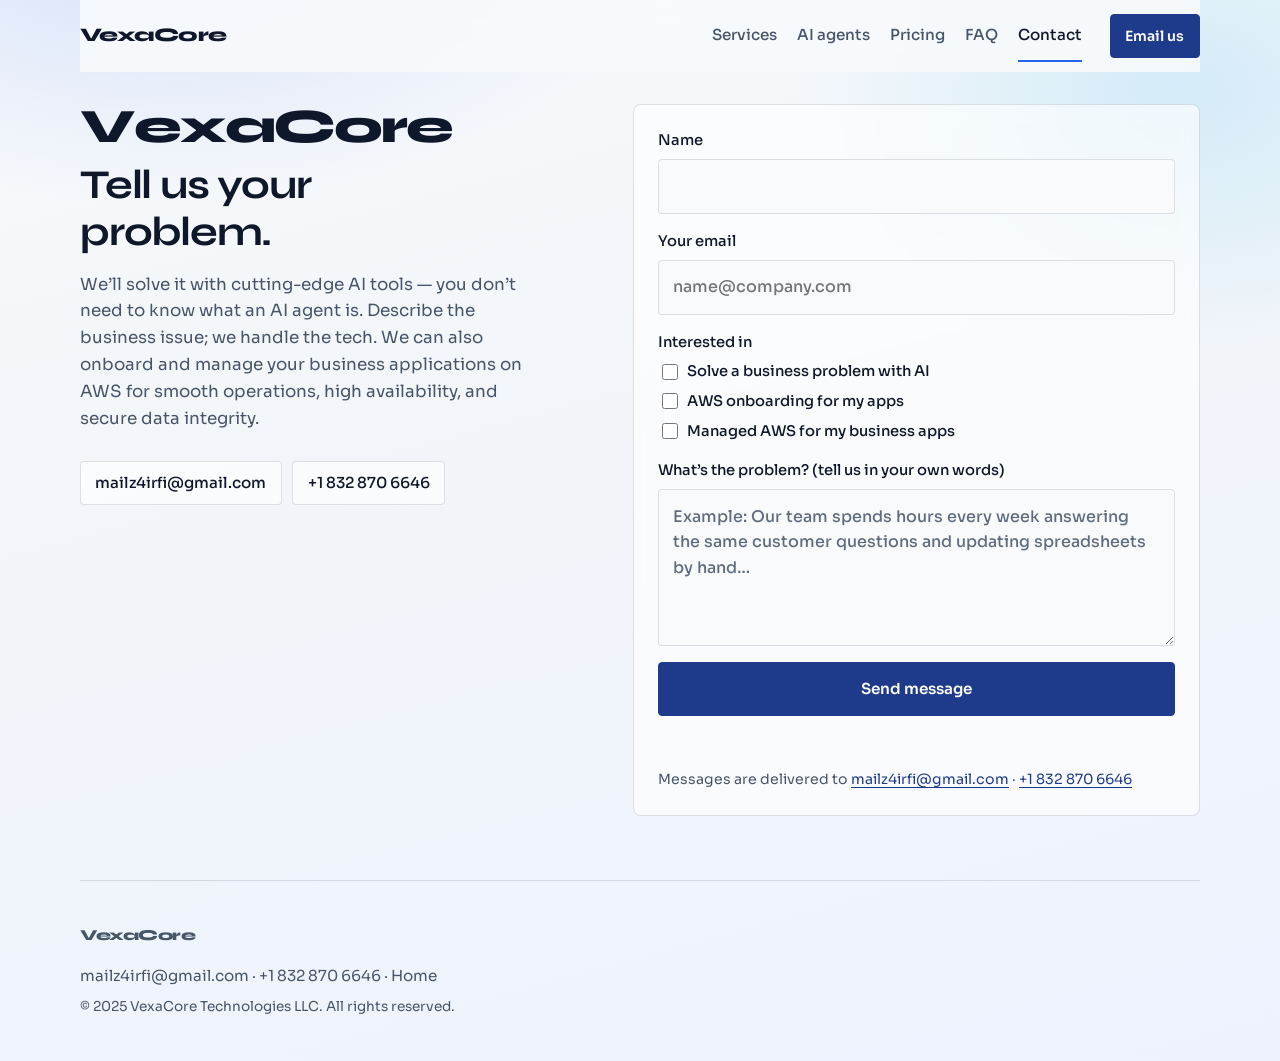
==== commit 86551e73: "Add All rights reserved to footer copyright. Co-authored-by: Cursor <cursoragent@cursor.com>" ====
--- a/contact.html
+++ b/contact.html
@@ -182,7 +182,7 @@
         ·
         <a href="index.html">Home</a>
       </p>
-      <p class="fine">&copy; 2025 VexaCore Technologies LLC</p>
+      <p class="fine">&copy; 2025 VexaCore Technologies LLC. All rights reserved.</p>
     </footer>
 
     <script src="script.js?v=7"></script>
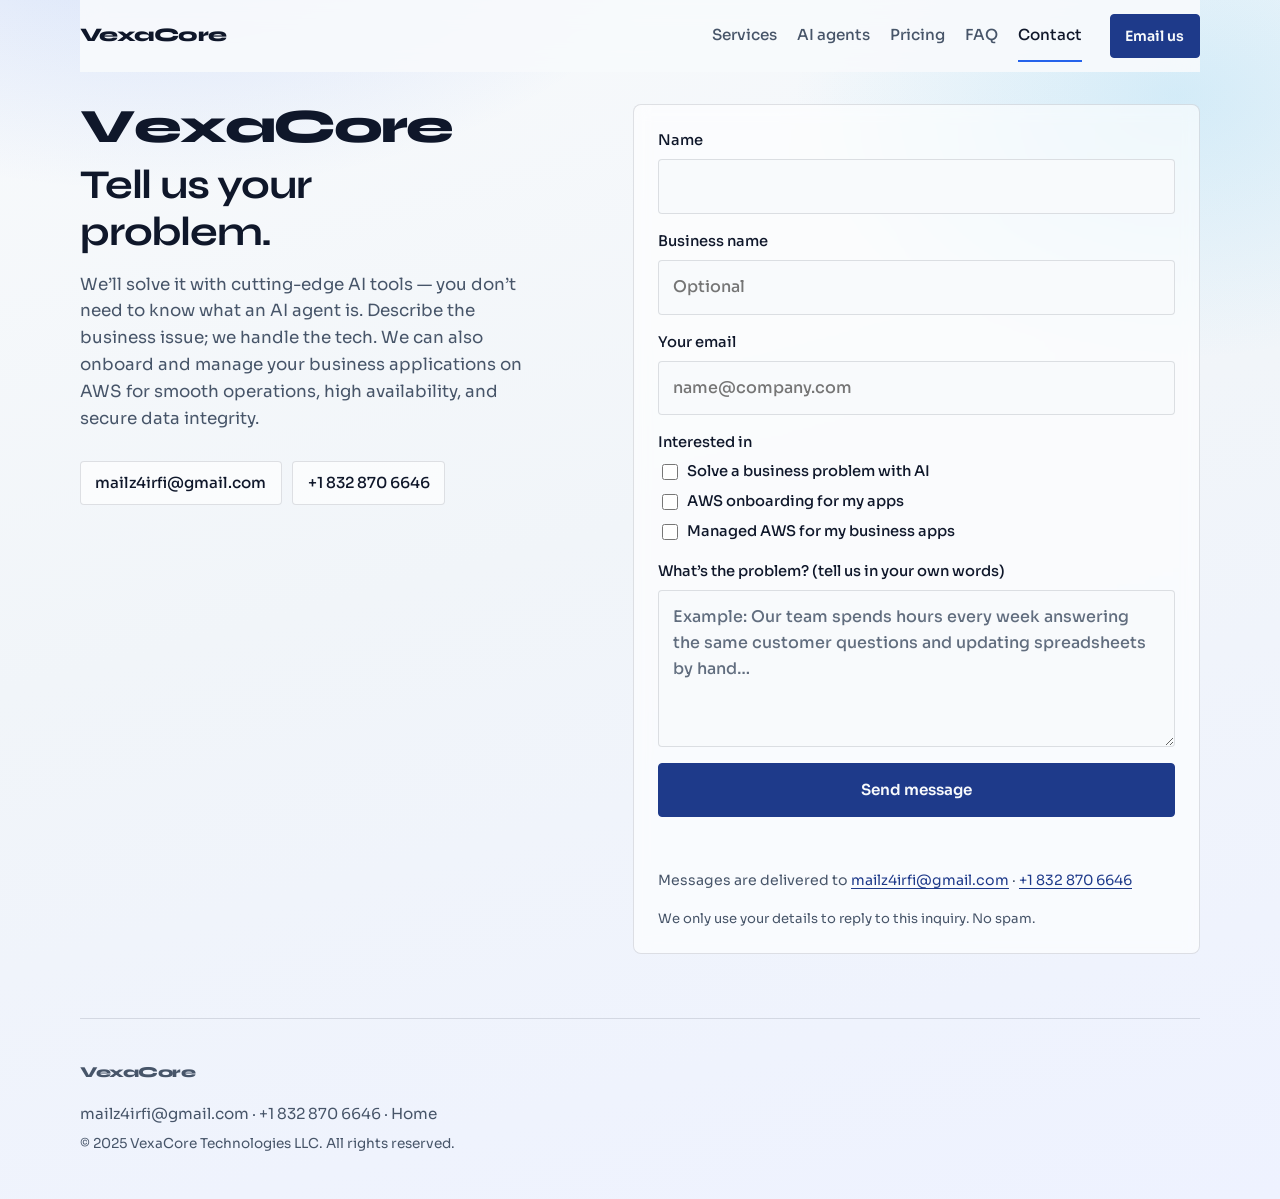
==== commit 4b6aa637: "Add trust strip, business field, share image, and privacy note. Co-authored-by: Cursor <cursoragent@" ====
--- a/contact.html
+++ b/contact.html
@@ -37,7 +37,9 @@
       content="Contact VexaCore about AI agents, AWS onboarding, or managed AWS operations."
     />
     <meta property="og:site_name" content="VexaCore" />
-    <meta name="twitter:card" content="summary" />
+    <meta property="og:image" content="https://vexacore.ai/og.jpg" />
+    <meta name="twitter:card" content="summary_large_image" />
+    <meta name="twitter:image" content="https://vexacore.ai/og.jpg" />
     <link rel="icon" href="favicon.svg?v=2" type="image/svg+xml" />
     <link rel="preconnect" href="https://fonts.googleapis.com" />
     <link rel="preconnect" href="https://fonts.gstatic.com" crossorigin />
@@ -45,7 +47,7 @@
       href="https://fonts.googleapis.com/css2?family=Sora:wght@400;500;600&family=Syne:wght@600;700;800&display=swap"
       rel="stylesheet"
     />
-    <link rel="stylesheet" href="styles.css?v=6" />
+    <link rel="stylesheet" href="styles.css?v=8" />
   </head>
   <body>
     <div class="scroll-progress" id="scroll-progress" aria-hidden="true"></div>
@@ -104,6 +106,15 @@
               <input type="text" name="name" autocomplete="name" required />
             </label>
             <label>
+              Business name
+              <input
+                type="text"
+                name="business"
+                autocomplete="organization"
+                placeholder="Optional"
+              />
+            </label>
+            <label>
               Your email
               <input
                 type="email"
@@ -157,6 +168,9 @@
               ·
               <a href="tel:+18328706646">+1 832 870 6646</a>
             </p>
+            <p class="privacy-note">
+              We only use your details to reply to this inquiry. No spam.
+            </p>
           </div>
 
           <div class="form-success" id="form-success" hidden>
@@ -185,6 +199,6 @@
       <p class="fine">&copy; 2025 VexaCore Technologies LLC. All rights reserved.</p>
     </footer>
 
-    <script src="script.js?v=7"></script>
+    <script src="script.js?v=8"></script>
   </body>
 </html>
--- a/styles.css
+++ b/styles.css
@@ -313,7 +313,41 @@
   grid-template-columns: 1.05fr 0.95fr;
   gap: 2rem;
   align-items: center;
-  padding: 1rem 0 3rem;
+  padding: 1rem 0 2rem;
+}
+
+.trust-strip {
+  width: min(var(--max), calc(100% - 2.5rem));
+  margin: 0 auto 1.5rem;
+  padding: 0.95rem 0;
+  border-top: 1px solid var(--line);
+  border-bottom: 1px solid var(--line);
+}
+
+.trust-strip p {
+  margin: 0;
+  display: flex;
+  flex-wrap: wrap;
+  gap: 0.65rem 1.4rem;
+  color: var(--muted);
+  font-size: 0.92rem;
+  font-weight: 500;
+}
+
+.trust-strip span {
+  position: relative;
+}
+
+.trust-strip span:not(:last-child)::after {
+  content: "";
+  position: absolute;
+  right: -0.75rem;
+  top: 50%;
+  width: 4px;
+  height: 4px;
+  border-radius: 50%;
+  background: var(--accent);
+  transform: translateY(-50%);
 }
 
 .hero-copy {
@@ -936,6 +970,13 @@
   margin: 0;
   color: var(--muted);
   font-size: 0.88rem;
+  font-weight: 400;
+}
+
+.privacy-note {
+  margin: 0;
+  color: var(--muted);
+  font-size: 0.82rem;
   font-weight: 400;
 }
 
@@ -1177,10 +1218,15 @@
     background: var(--surface);
   }
 
+  .trust-strip span:not(:last-child)::after {
+    display: none;
+  }
+
   .hero,
   .contact-page,
   .section,
-  .site-footer {
+  .site-footer,
+  .trust-strip {
     width: min(var(--max), calc(100% - 2rem));
   }
 
